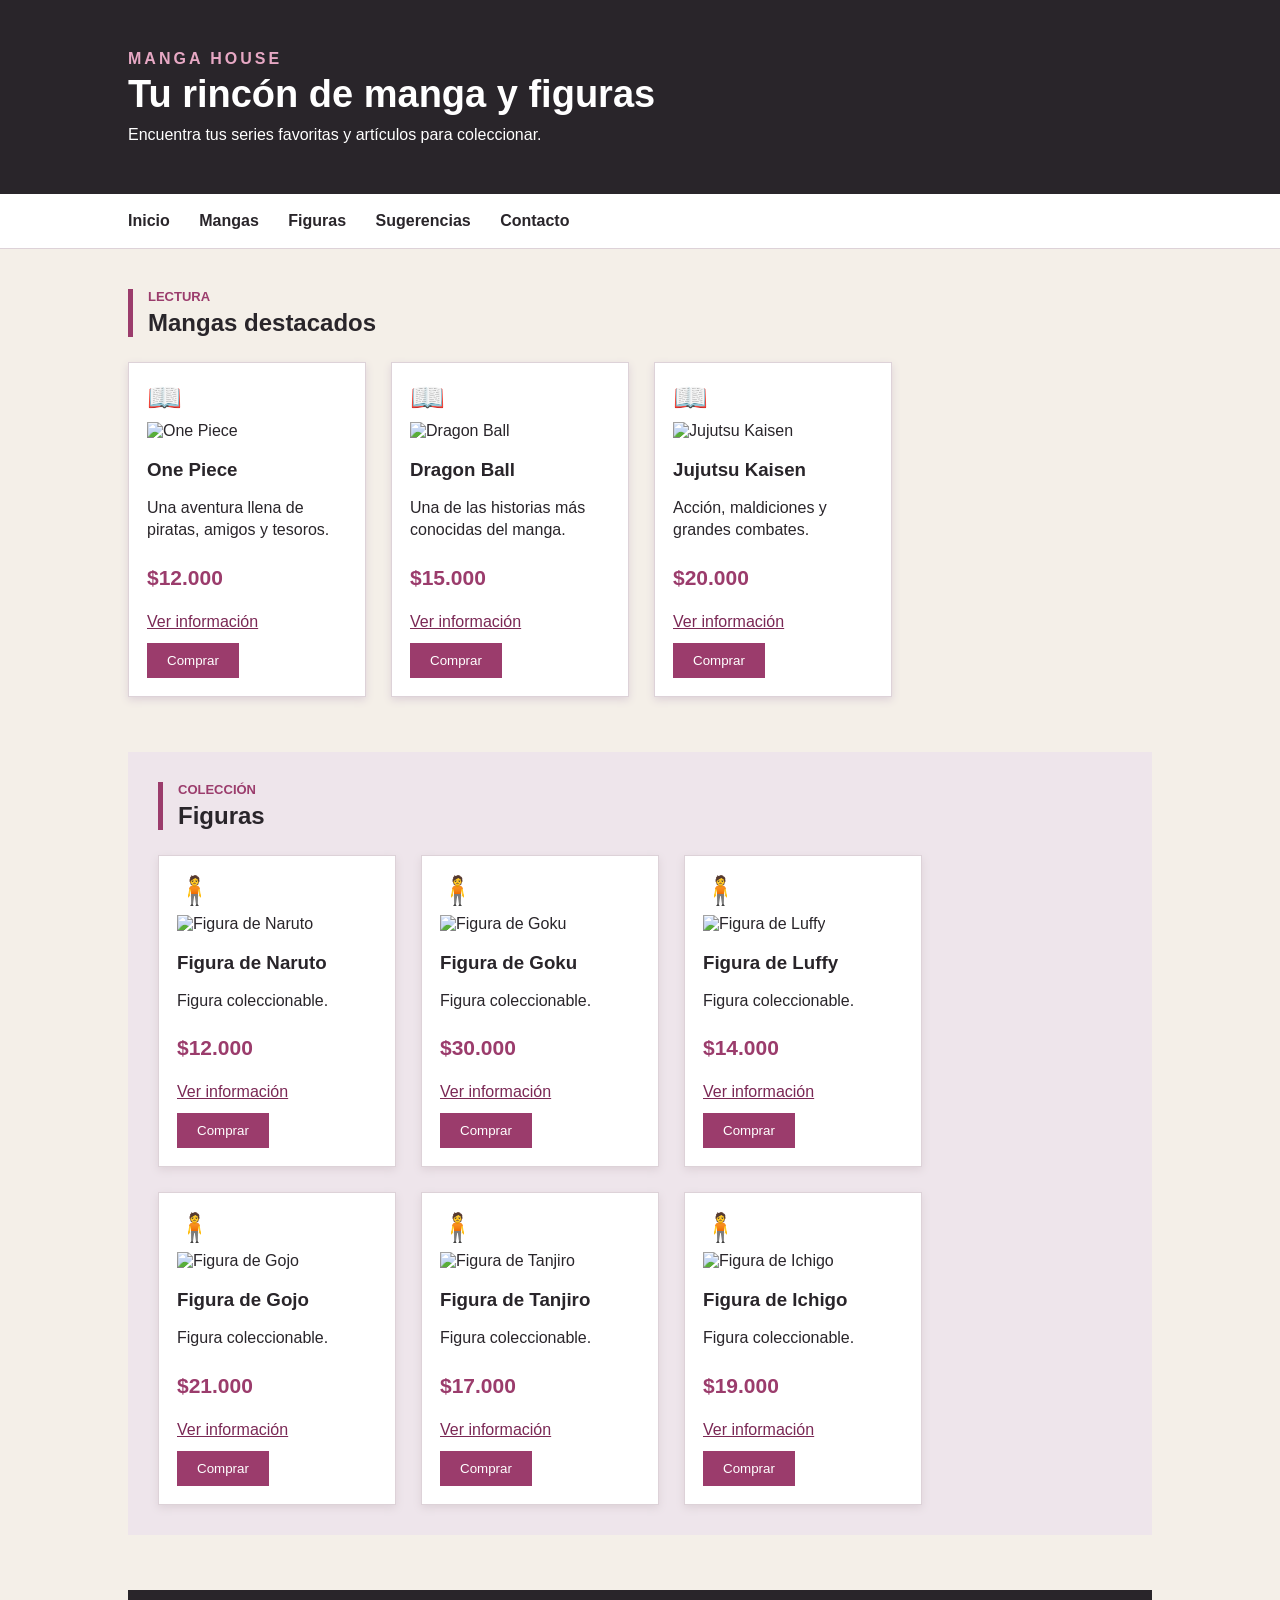
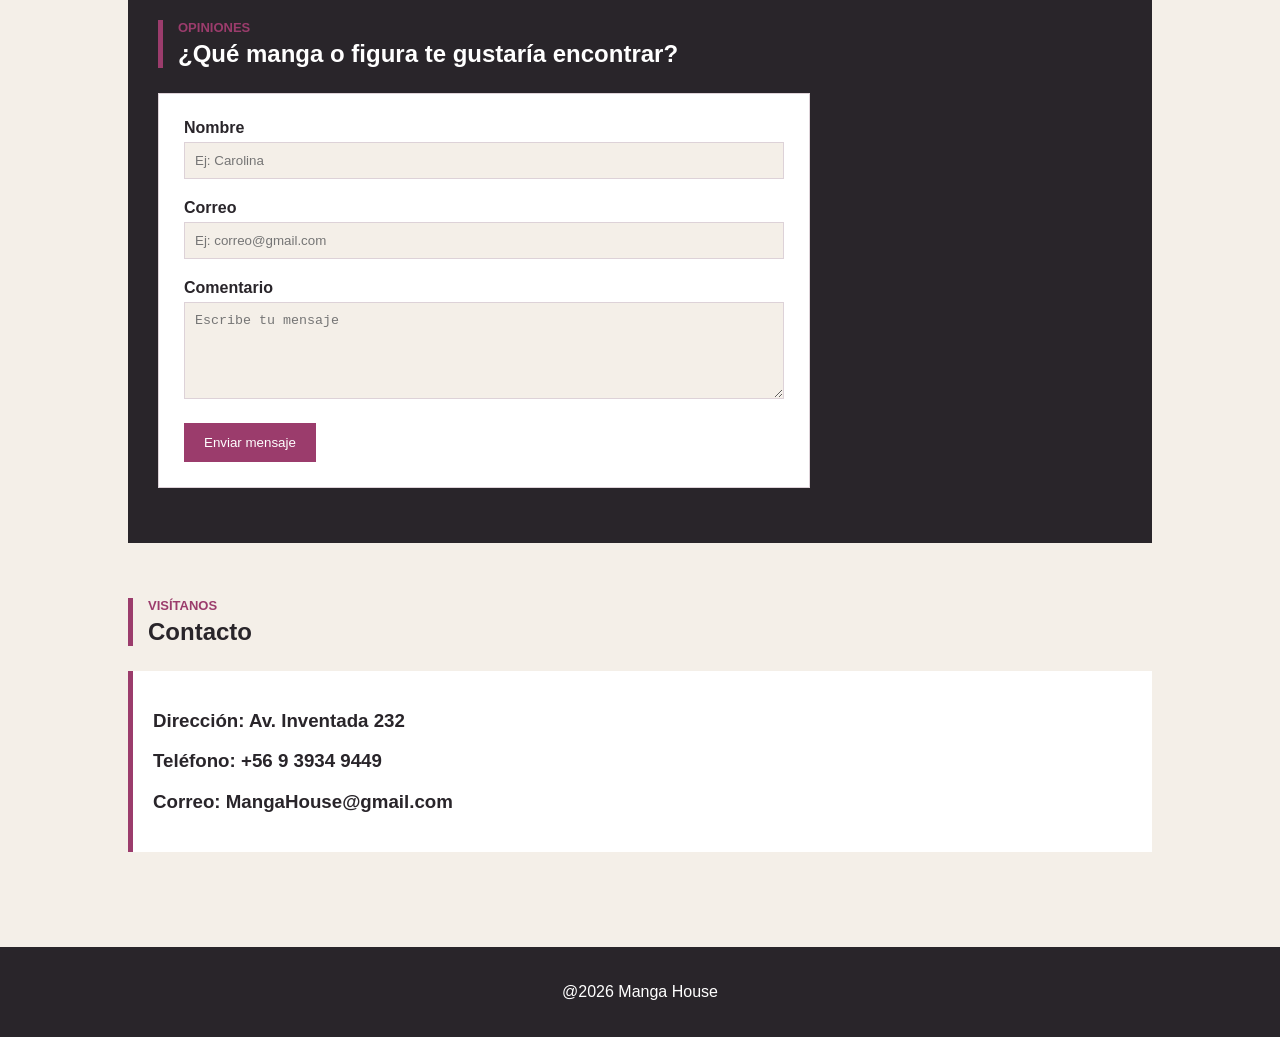
==== index.html @ 085b81df "Add files via upload" ====
<!DOCTYPE html>
<html lang="es">

<head>
    <meta charset="UTF-8">
    <meta name="viewport" content="width=device-width, initial-scale=1.0">
    <title>Manga House</title>
    <link rel="stylesheet" href="css/estilos.css">
</head>

<body>
    <header class="cabecera" id="inicio">
        <div>
            <p class="marca">MANGA HOUSE</p>
            <h1>Tu rincón de manga y figuras</h1>
            <p>Encuentra tus series favoritas y artículos para coleccionar.</p>
        </div>
    </header>

    <nav class="menu">
        <a href="#inicio">Inicio</a>
        <a href="#productos">Mangas</a>
        <a href="#figuras">Figuras</a>
        <a href="#sugerencias">Sugerencias</a>
        <a href="#contacto">Contacto</a>
    </nav>

    <main class="contenedor">
        <section id="productos" class="seccion">
            <div class="titulo">
                <p>LECTURA</p>
                <h2>Mangas destacados</h2>
            </div>

            <div class="productos">
                <article class="producto destacado">
                    <div class="icono">📖</div>
                    <img src="imagenes/bioshock.jpg" alt="One Piece" width="100%">
                    <h3>One Piece</h3>
                    <p>Una aventura llena de piratas, amigos y tesoros.</p>
                    <p class="precio"><strong>$12.000</strong></p>
                    <a class="linkTrailer" href="https://www.youtube.com/watch?v=CoYorK3E4aM" target="_blank">Ver información</a>
                    <button class="button">Comprar</button>
                </article>

                <article class="producto">
                    <div class="icono">📖</div>
                    <img src="imagenes/rayman3.png" alt="Dragon Ball" width="100%">
                    <h3>Dragon Ball</h3>
                    <p>Una de las historias más conocidas del manga.</p>
                    <p class="precio"><strong>$15.000</strong></p>
                    <a class="linkTrailer" href="https://www.youtube.com/watch?v=2KNXCYYuHmc" target="_blank">Ver información</a>
                    <button class="button">Comprar</button>
                </article>

                <article class="producto">
                    <div class="icono">📖</div>
                    <img src="imagenes/dmc3.jpg" alt="Jujutsu Kaisen" width="100%">
                    <h3>Jujutsu Kaisen</h3>
                    <p>Acción, maldiciones y grandes combates.</p>
                    <p class="precio"><strong>$20.000</strong></p>
                    <a class="linkTrailer" href="https://www.youtube.com/watch?v=KmeMu8qb_t4" target="_blank">Ver información</a>
                    <button class="button">Comprar</button>
                </article>
            </div>
        </section>

        <section id="figuras" class="seccion figuras-seccion">
            <div class="titulo">
                <p>COLECCIÓN</p>
                <h2>Figuras</h2>
            </div>

            <div class="productos">
                <article class="producto">
                    <div class="icono">🧍</div>
                    <img src="imagenes/SonicAdventure2.png" alt="Figura de Naruto" width="100%">
                    <h3>Figura de Naruto</h3>
                    <p>Figura coleccionable.</p>
                    <p class="precio"><strong>$12.000</strong></p>
                    <a class="linkTrailer" href="https://www.youtube.com/watch?v=CoYorK3E4aM" target="_blank">Ver información</a>
                    <button class="button">Comprar</button>
                </article>

                <article class="producto">
                    <div class="icono">🧍</div>
                    <img src="imagenes/Portada_God_of_War.webp" alt="Figura de Goku" width="100%">
                    <h3>Figura de Goku</h3>
                    <p>Figura coleccionable.</p>
                    <p class="precio"><strong>$30.000</strong></p>
                    <a class="linkTrailer" href="https://www.youtube.com/watch?v=2KNXCYYuHmc" target="_blank">Ver información</a>
                    <button class="button">Comprar</button>
                </article>

                <article class="producto">
                    <div class="icono">🧍</div>
                    <img src="imagenes/resident evil 2.png" alt="Figura de Luffy" width="100%">
                    <h3>Figura de Luffy</h3>
                    <p>Figura coleccionable.</p>
                    <p class="precio"><strong>$14.000</strong></p>
                    <a class="linkTrailer" href="https://www.youtube.com/watch?v=kUjLG8ZxuHQ" target="_blank">Ver información</a>
                    <button class="button">Comprar</button>
                </article>

                <article class="producto">
                    <div class="icono">🧍</div>
                    <img src="imagenes/tony hawks pro skater.jpg" alt="Figura de Gojo" width="100%">
                    <h3>Figura de Gojo</h3>
                    <p>Figura coleccionable.</p>
                    <p class="precio"><strong>$21.000</strong></p>
                    <a class="linkTrailer" href="https://www.youtube.com/watch?v=w3okqIHJaxA" target="_blank">Ver información</a>
                    <button class="button">Comprar</button>
                </article>

                <article class="producto">
                    <div class="icono">🧍</div>
                    <img src="imagenes/mario luigi superstar saga.jpg" alt="Figura de Tanjiro" width="100%">
                    <h3>Figura de Tanjiro</h3>
                    <p>Figura coleccionable.</p>
                    <p class="precio"><strong>$17.000</strong></p>
                    <a class="linkTrailer" href="https://www.youtube.com/watch?v=d-jkNir4-wg" target="_blank">Ver información</a>
                    <button class="button">Comprar</button>
                </article>

                <article class="producto">
                    <div class="icono">🧍</div>
                    <img src="imagenes/donkey kong country.jpg" alt="Figura de Ichigo" width="100%">
                    <h3>Figura de Ichigo</h3>
                    <p>Figura coleccionable.</p>
                    <p class="precio"><strong>$19.000</strong></p>
                    <a class="linkTrailer" href="https://www.youtube.com/watch?v=g8PJ7oiskR0" target="_blank">Ver información</a>
                    <button class="button">Comprar</button>
                </article>
            </div>
        </section>

        <section id="sugerencias" class="seccion sugerencias">
            <div class="titulo">
                <p>OPINIONES</p>
                <h2>¿Qué manga o figura te gustaría encontrar?</h2>
            </div>

            <form id="formularioContacto" class="formulario-contacto">
                <div class="campo">
                    <label for="nombre">Nombre</label>
                    <input type="text" id="nombre" placeholder="Ej: Carolina">
                    <small id="errorNombre" class="error"></small>
                </div>
                <div class="campo">
                    <label for="correo">Correo</label>
                    <input type="text" id="correo" placeholder="Ej: correo@gmail.com">
                    <small id="errorCorreo" class="error"></small>
                </div>
                <div class="campo">
                    <label for="comentario">Comentario</label>
                    <textarea id="comentario" rows="5" placeholder="Escribe tu mensaje"></textarea>
                    <small id="errorComentario" class="error"></small>
                </div>
                <button type="submit">Enviar mensaje</button>
                <div id="mensajeFinal"></div>
            </form>
        </section>

        <section id="contacto" class="seccion contacto">
            <div class="titulo">
                <p>VISÍTANOS</p>
                <h2>Contacto</h2>
            </div>
            <div class="contacto-info">
                <h3>Dirección: Av. Inventada 232</h3>
                <h3>Teléfono: +56 9 3934 9449</h3>
                <h3>Correo: MangaHouse@gmail.com</h3>
            </div>
        </section>
    </main>

    <footer class="footer">
        <p>@2026 Manga House</p>
    </footer>

    <script src="js/validaciones.js"></script>
</body>

</html>
---- css/estilos.css ----
body {
    margin: 0;
    font-family: Arial, Helvetica, sans-serif;
    background-color: #f4efe8;
    color: #29252a;
}

.linkTrailer {
    color: #7b2855;
    display: block;
    margin-bottom: 12px;
}

.cabecera {
    background-color: #29252a;
    color: white;
    padding: 45px 10%;
    text-align: left;
}

.cabecera h1 {
    margin: 5px 0 10px;
    font-size: 38px;
}

.cabecera p {
    margin: 5px 0;
}

.marca {
    color: #e7a8c4;
    font-weight: bold;
    letter-spacing: 3px;
}

.menu {
    background-color: white;
    padding: 18px 10%;
    text-align: left;
    border-bottom: 1px solid #ddd2d8;
}

.menu a {
    color: #29252a;
    margin-right: 25px;
    text-decoration: none;
    font-weight: bold;
}

.menu a:hover {
    color: #9b3c6c;
}

.contenedor {
    padding: 40px 10%;
}

.seccion {
    margin-bottom: 55px;
}

.titulo {
    border-left: 5px solid #9b3c6c;
    padding-left: 15px;
    margin-bottom: 25px;
}

.titulo p {
    color: #9b3c6c;
    font-size: 13px;
    font-weight: bold;
    margin: 0;
}

.titulo h2 {
    margin: 5px 0 0;
}

.productos {
    display: flex;
    gap: 25px;
    flex-wrap: wrap;
    justify-content: flex-start;
}

.producto {
    background-color: white;
    border: 1px solid #ddd2d8;
    padding: 18px;
    width: 200px;
    box-shadow: 0 3px 8px #ddd2d8;
}

.producto img {
    height: 190px;
    object-fit: cover;
}

.producto h3 {
    margin-bottom: 8px;
}

.producto p {
    line-height: 1.4;
}

.icono {
    font-size: 28px;
    margin-bottom: 8px;
}

.precio {
    color: #9b3c6c;
    font-size: 21px;
    font-weight: bold;
}

.button {
    background-color: #9b3c6c;
    color: white;
    border: none;
    padding: 10px 20px;
    cursor: pointer;
}

.button:hover {
    background-color: #7b2855;
}

.figuras-seccion {
    background-color: #eee5eb;
    padding: 30px;
}

.sugerencias {
    background-color: #29252a;
    color: white;
    padding: 30px;
}

.formulario-contacto {
    max-width: 600px;
    margin: 25px 0;
    background-color: white;
    color: #29252a;
    border: 1px solid #ddd2d8;
    padding: 25px;
}

.campo {
    margin-bottom: 20px;
}

.campo label {
    display: block;
    font-weight: bold;
    margin-bottom: 5px;
}

.campo input,
.campo textarea {
    width: 100%;
    padding: 10px;
    box-sizing: border-box;
    background-color: #f4efe8;
    border: 1px solid #ddd2d8;
    color: #29252a;
}

.formulario-contacto button {
    background-color: #9b3c6c;
    color: white;
    border: none;
    padding: 12px 20px;
    cursor: pointer;
}

.formulario-contacto button:hover {
    background-color: #7b2855;
}

.error {
    display: block;
    color: #c0392b;
    margin-top: 5px;
    font-size: 14px;
}

.input-error {
    border: 2px solid #c0392b !important;
}

.exito {
    margin-top: 20px;
    padding: 10px;
    background-color: #e5f2e5;
    color: #287a28;
}

.error-general {
    margin-top: 20px;
    padding: 10px;
    background-color: #f7dddd;
    color: #a52a2a;
}

.contacto-info {
    background-color: white;
    padding: 20px;
    border-left: 5px solid #9b3c6c;
}

.footer {
    background-color: #29252a;
    color: white;
    text-align: center;
    padding: 20px;
}
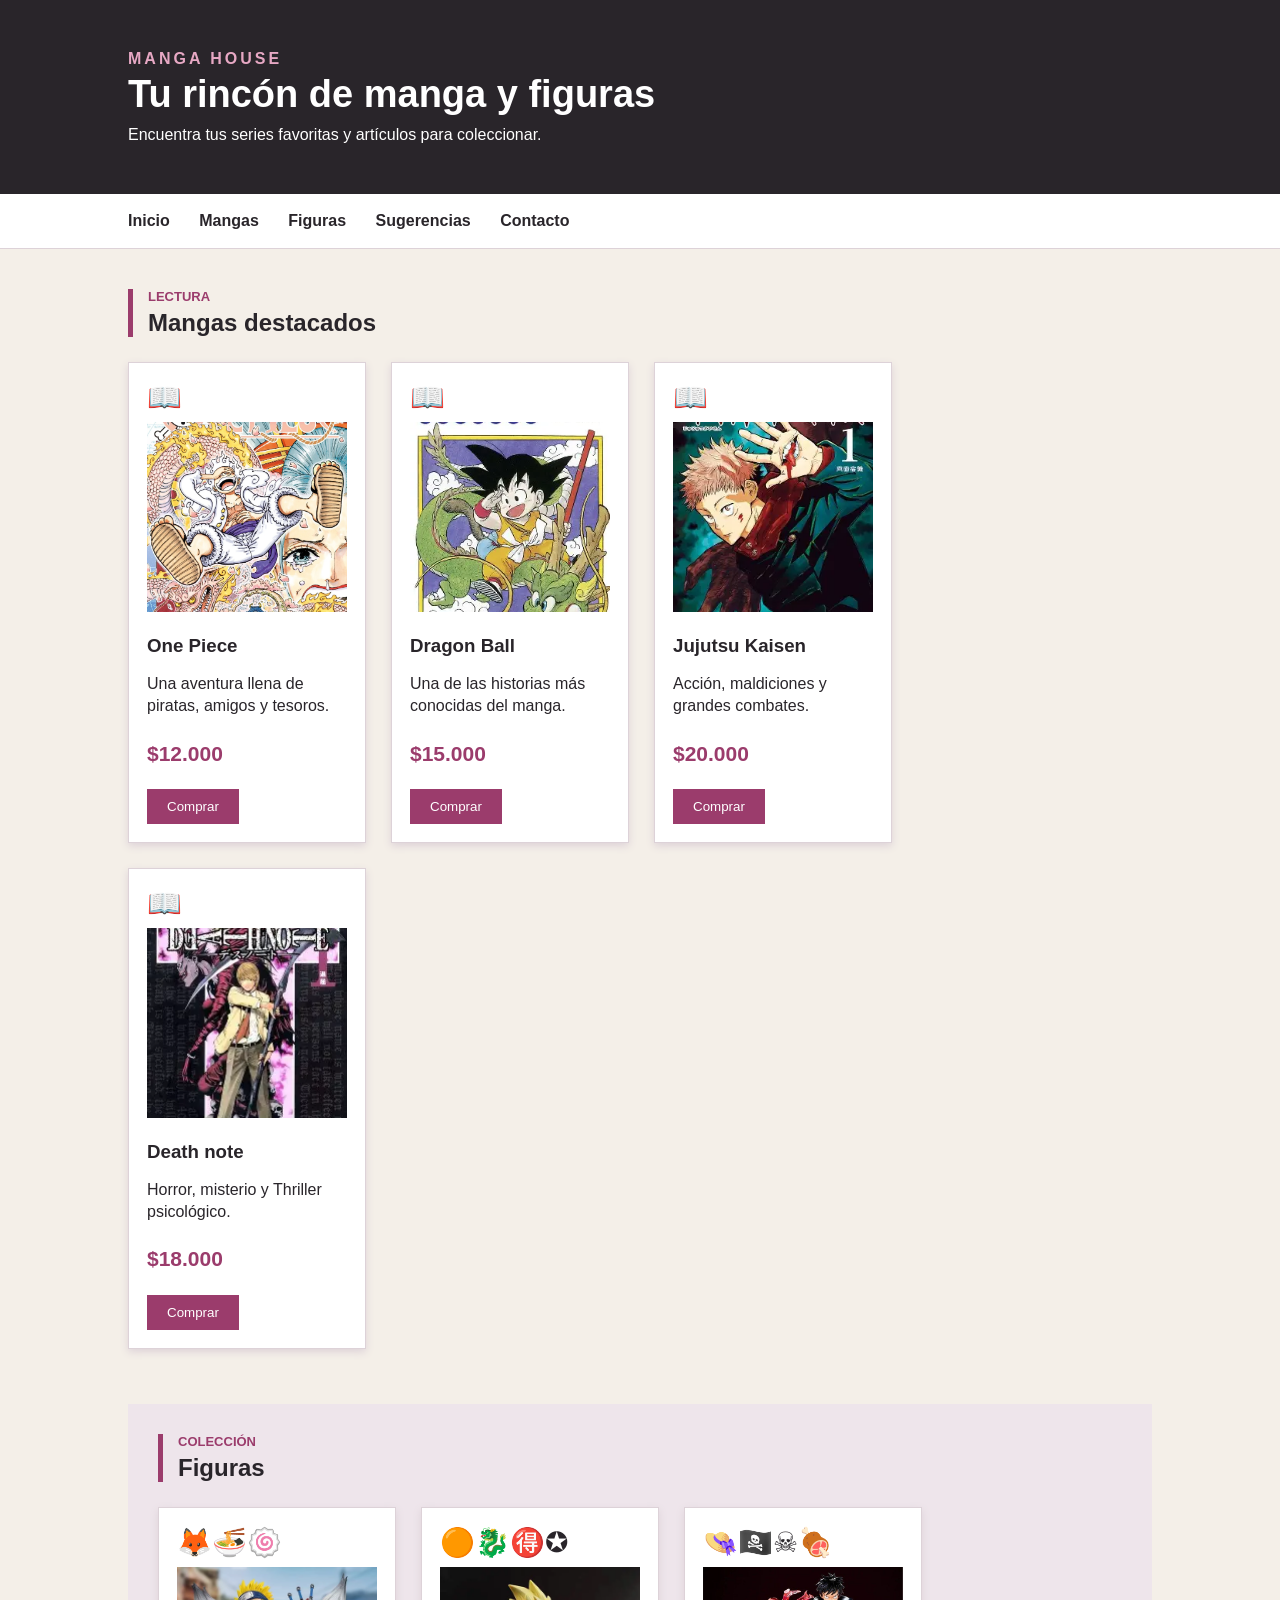
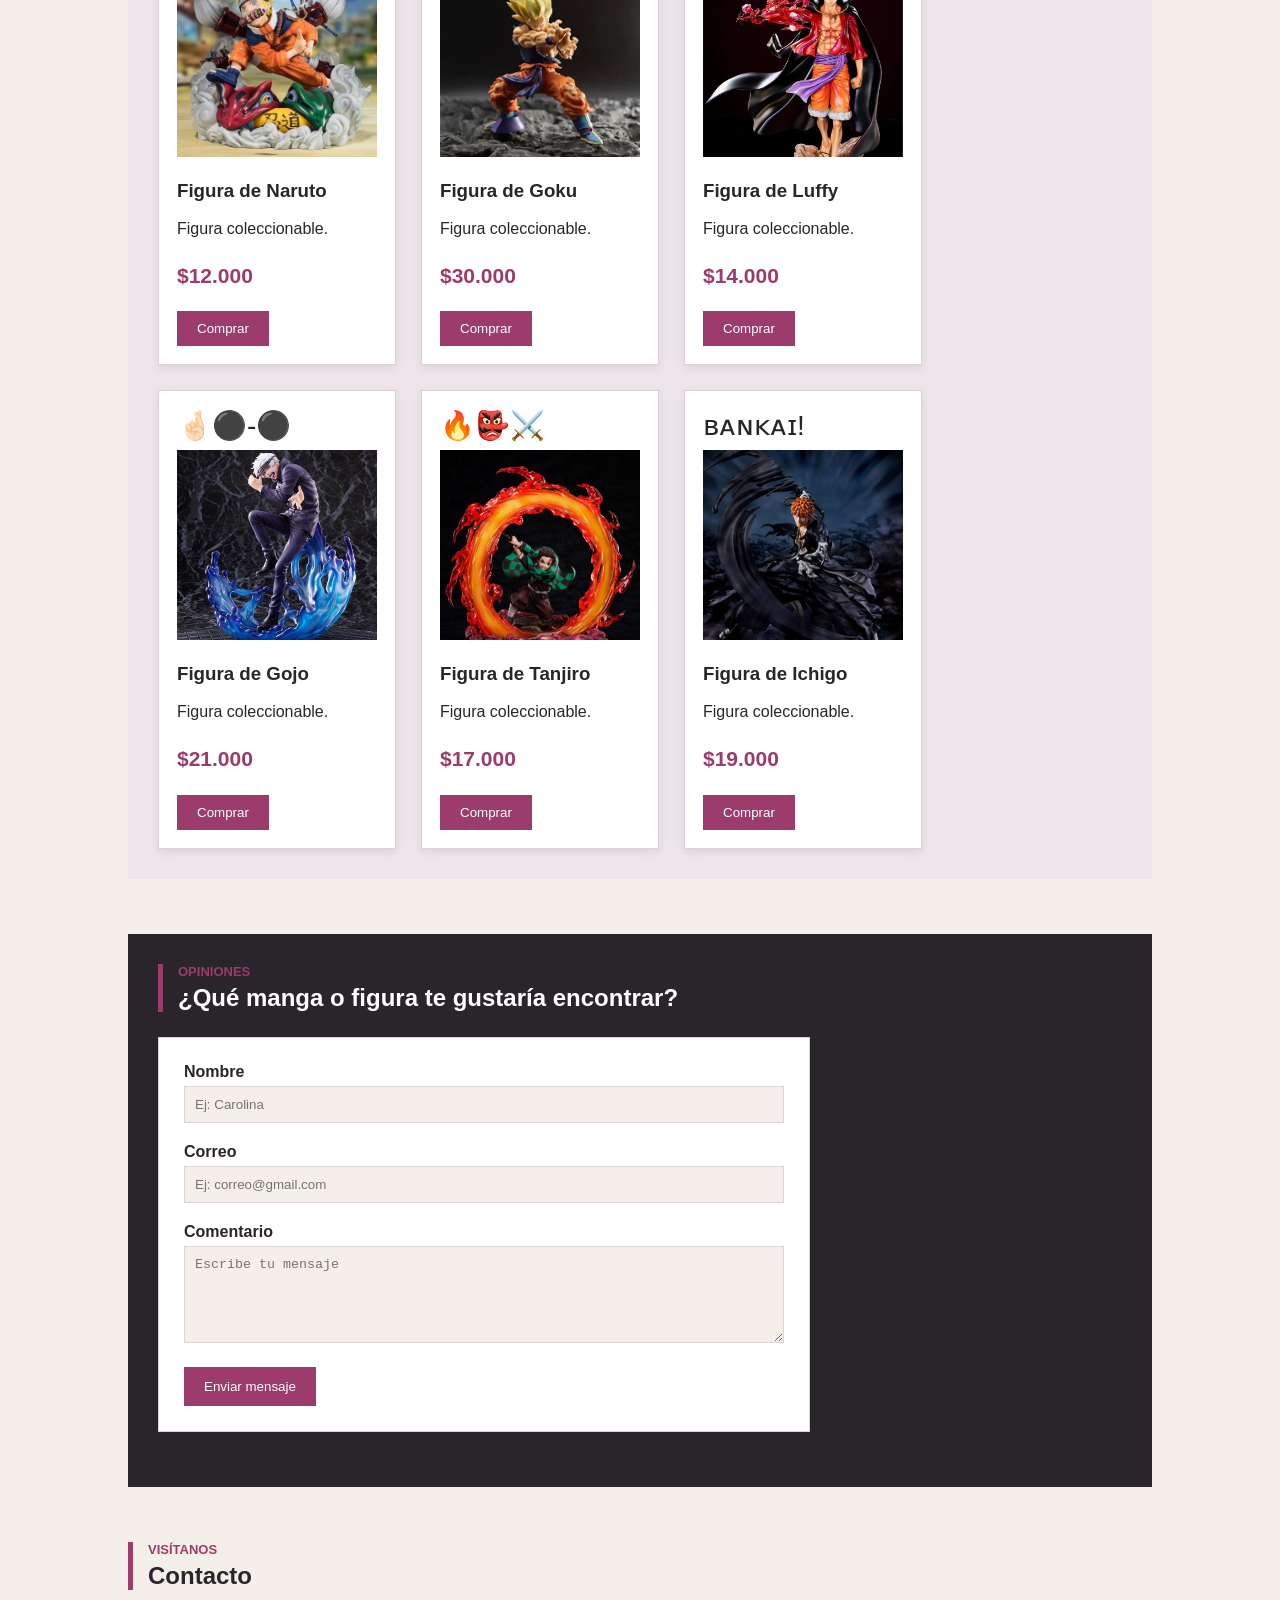
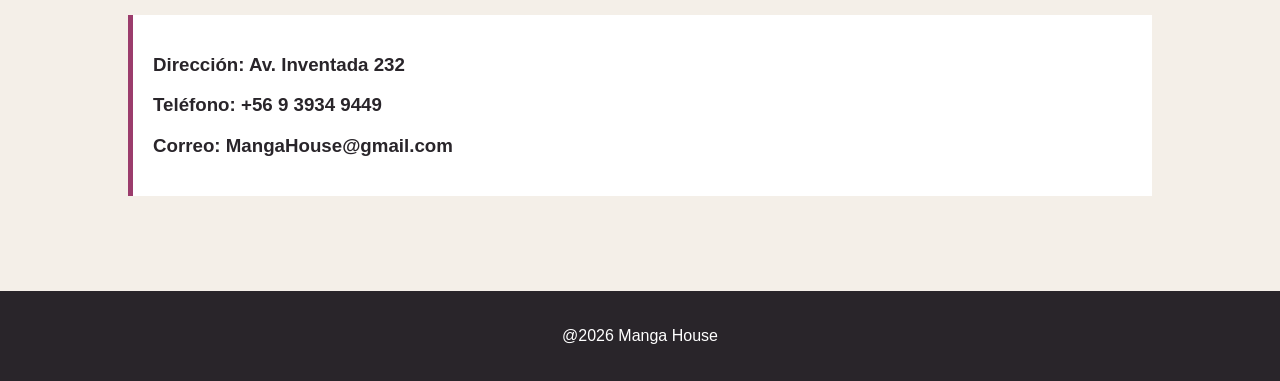
==== commit 86de331f: "correcion de imagenes" ====
--- a/index.html
+++ b/index.html
@@ -35,31 +35,37 @@
             <div class="productos">
                 <article class="producto destacado">
                     <div class="icono">📖</div>
-                    <img src="imagenes/bioshock.jpg" alt="One Piece" width="100%">
+                    <img src="imagenes/One-PIece-volumen-104.webp" alt="One Piece" width="100%">
                     <h3>One Piece</h3>
                     <p>Una aventura llena de piratas, amigos y tesoros.</p>
-                    <p class="precio"><strong>$12.000</strong></p>
-                    <a class="linkTrailer" href="https://www.youtube.com/watch?v=CoYorK3E4aM" target="_blank">Ver información</a>
+                    <p class="precio"><strong>$12.000</strong></p>                   
                     <button class="button">Comprar</button>
                 </article>
 
                 <article class="producto">
                     <div class="icono">📖</div>
-                    <img src="imagenes/rayman3.png" alt="Dragon Ball" width="100%">
+                    <img src="imagenes/koku.webp" alt="Dragon Ball" width="100%">
                     <h3>Dragon Ball</h3>
                     <p>Una de las historias más conocidas del manga.</p>
                     <p class="precio"><strong>$15.000</strong></p>
-                    <a class="linkTrailer" href="https://www.youtube.com/watch?v=2KNXCYYuHmc" target="_blank">Ver información</a>
                     <button class="button">Comprar</button>
                 </article>
 
                 <article class="producto">
                     <div class="icono">📖</div>
-                    <img src="imagenes/dmc3.jpg" alt="Jujutsu Kaisen" width="100%">
+                    <img src="imagenes/jjk.webp" alt="Jujutsu Kaisen" width="100%">
                     <h3>Jujutsu Kaisen</h3>
                     <p>Acción, maldiciones y grandes combates.</p>
                     <p class="precio"><strong>$20.000</strong></p>
-                    <a class="linkTrailer" href="https://www.youtube.com/watch?v=KmeMu8qb_t4" target="_blank">Ver información</a>
+                    <button class="button">Comprar</button>
+                </article>
+
+                <article class="producto">
+                    <div class="icono">📖</div>
+                    <img src="imagenes/OIP (1).webp" alt="Death note" width="100%">
+                    <h3>Death note</h3>
+                    <p>Horror, misterio y Thriller psicológico.</p>
+                    <p class="precio"><strong>$18.000</strong></p>
                     <button class="button">Comprar</button>
                 </article>
             </div>
@@ -73,62 +79,56 @@
 
             <div class="productos">
                 <article class="producto">
-                    <div class="icono">🧍</div>
-                    <img src="imagenes/SonicAdventure2.png" alt="Figura de Naruto" width="100%">
+                    <div class="icono">🦊🍜🍥</div>
+                    <img src="imagenes/naruto_figura.webp" alt="Figura de Naruto" width="100%">
                     <h3>Figura de Naruto</h3>
                     <p>Figura coleccionable.</p>
                     <p class="precio"><strong>$12.000</strong></p>
-                    <a class="linkTrailer" href="https://www.youtube.com/watch?v=CoYorK3E4aM" target="_blank">Ver información</a>
                     <button class="button">Comprar</button>
                 </article>
 
                 <article class="producto">
-                    <div class="icono">🧍</div>
-                    <img src="imagenes/Portada_God_of_War.webp" alt="Figura de Goku" width="100%">
+                    <div class="icono">🟠🐉🉐✪</div>
+                    <img src="imagenes/koku_figura.webp" alt="Figura de Goku" width="100%">
                     <h3>Figura de Goku</h3>
                     <p>Figura coleccionable.</p>
                     <p class="precio"><strong>$30.000</strong></p>
-                    <a class="linkTrailer" href="https://www.youtube.com/watch?v=2KNXCYYuHmc" target="_blank">Ver información</a>
                     <button class="button">Comprar</button>
                 </article>
 
                 <article class="producto">
-                    <div class="icono">🧍</div>
-                    <img src="imagenes/resident evil 2.png" alt="Figura de Luffy" width="100%">
+                    <div class="icono">👒🏴‍☠️☠🍖</div>
+                    <img src="imagenes/luffy_figura.jpg" alt="Figura de Luffy" width="100%">
                     <h3>Figura de Luffy</h3>
                     <p>Figura coleccionable.</p>
                     <p class="precio"><strong>$14.000</strong></p>
-                    <a class="linkTrailer" href="https://www.youtube.com/watch?v=kUjLG8ZxuHQ" target="_blank">Ver información</a>
                     <button class="button">Comprar</button>
                 </article>
 
                 <article class="producto">
-                    <div class="icono">🧍</div>
-                    <img src="imagenes/tony hawks pro skater.jpg" alt="Figura de Gojo" width="100%">
+                    <div class="icono">🤞🏻⚫️-⚫️</div>
+                    <img src="imagenes/gojo_figura.jpg" alt="Figura de Gojo" width="100%">
                     <h3>Figura de Gojo</h3>
                     <p>Figura coleccionable.</p>
                     <p class="precio"><strong>$21.000</strong></p>
-                    <a class="linkTrailer" href="https://www.youtube.com/watch?v=w3okqIHJaxA" target="_blank">Ver información</a>
                     <button class="button">Comprar</button>
                 </article>
 
                 <article class="producto">
-                    <div class="icono">🧍</div>
-                    <img src="imagenes/mario luigi superstar saga.jpg" alt="Figura de Tanjiro" width="100%">
+                    <div class="icono">🔥👺⚔️</div>
+                    <img src="imagenes/tangiro_figura.jpg" alt="Figura de Tanjiro" width="100%">
                     <h3>Figura de Tanjiro</h3>
                     <p>Figura coleccionable.</p>
                     <p class="precio"><strong>$17.000</strong></p>
-                    <a class="linkTrailer" href="https://www.youtube.com/watch?v=d-jkNir4-wg" target="_blank">Ver información</a>
                     <button class="button">Comprar</button>
                 </article>
 
                 <article class="producto">
-                    <div class="icono">🧍</div>
-                    <img src="imagenes/donkey kong country.jpg" alt="Figura de Ichigo" width="100%">
+                    <div class="icono">ʙᴀɴᴋᴀɪ!</div>
+                    <img src="imagenes/ichigo_figura.webp" alt="Figura de Ichigo" width="100%">
                     <h3>Figura de Ichigo</h3>
                     <p>Figura coleccionable.</p>
                     <p class="precio"><strong>$19.000</strong></p>
-                    <a class="linkTrailer" href="https://www.youtube.com/watch?v=g8PJ7oiskR0" target="_blank">Ver información</a>
                     <button class="button">Comprar</button>
                 </article>
             </div>
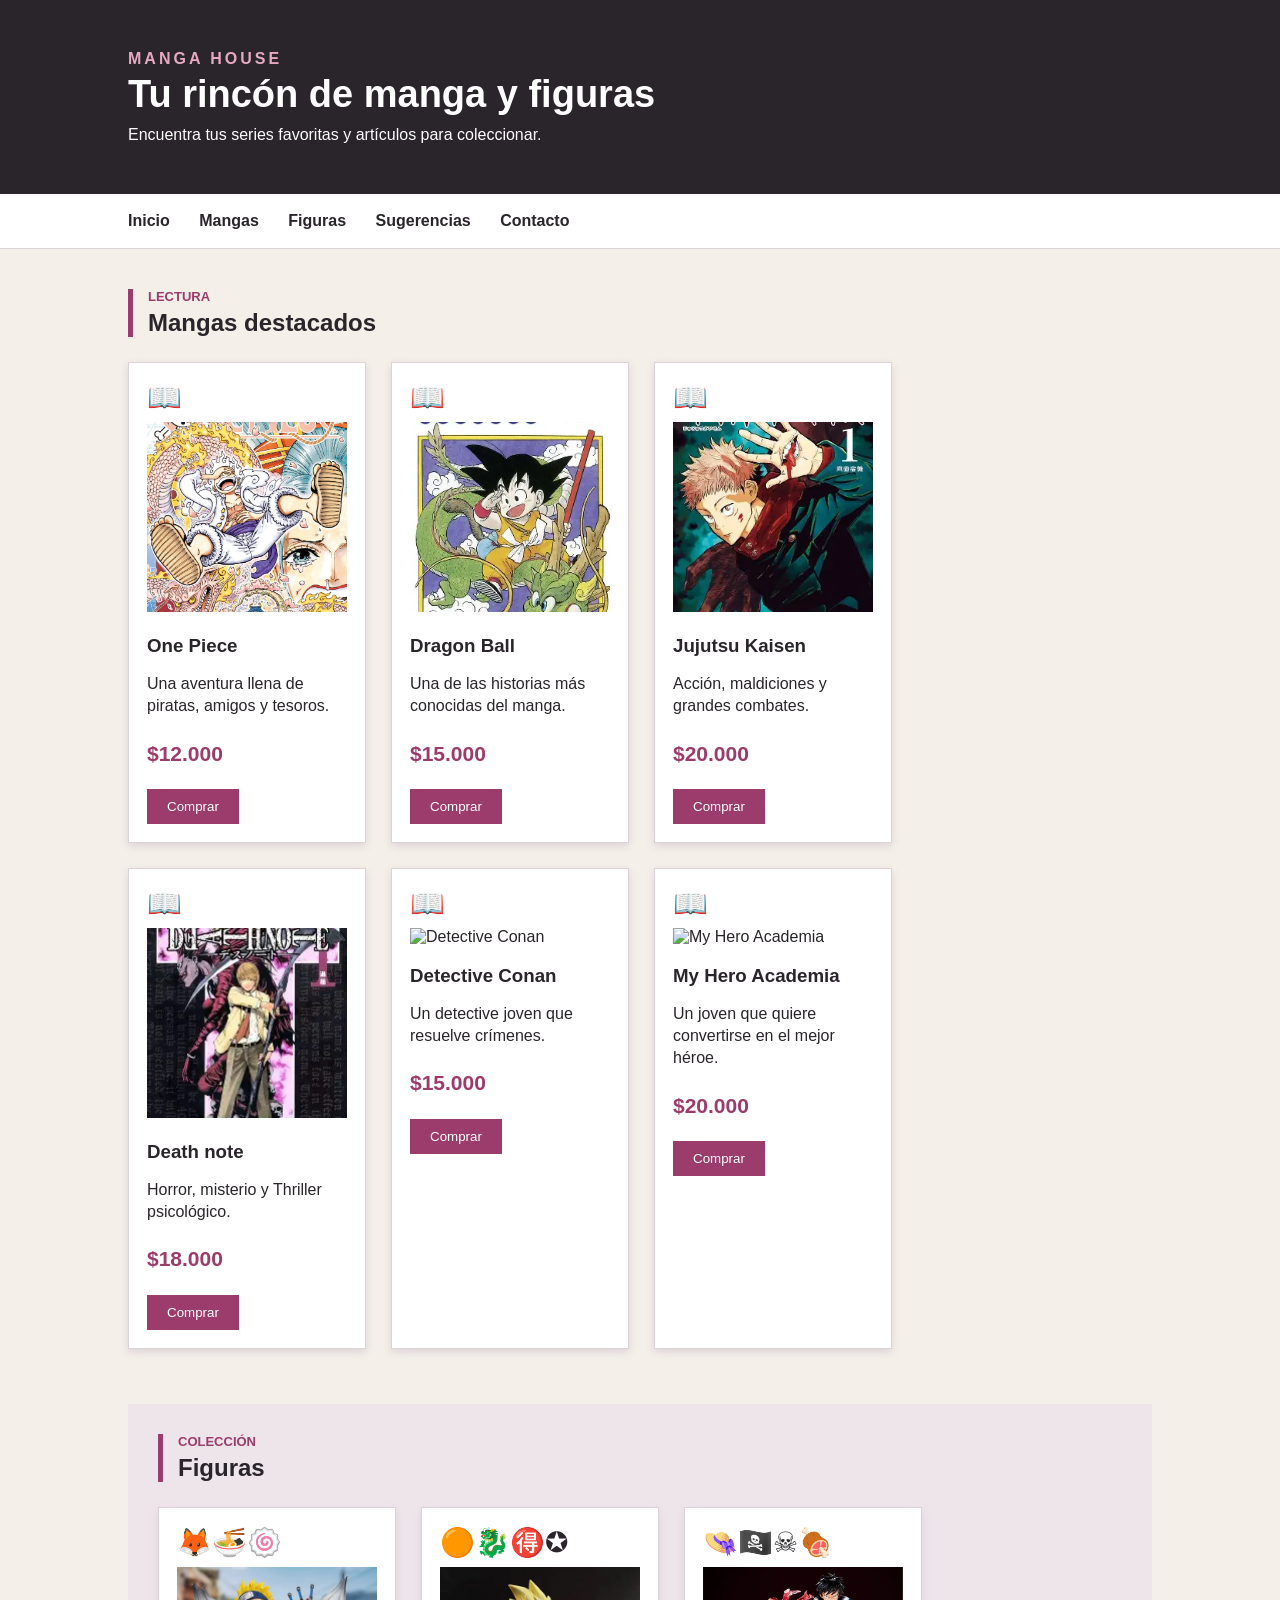
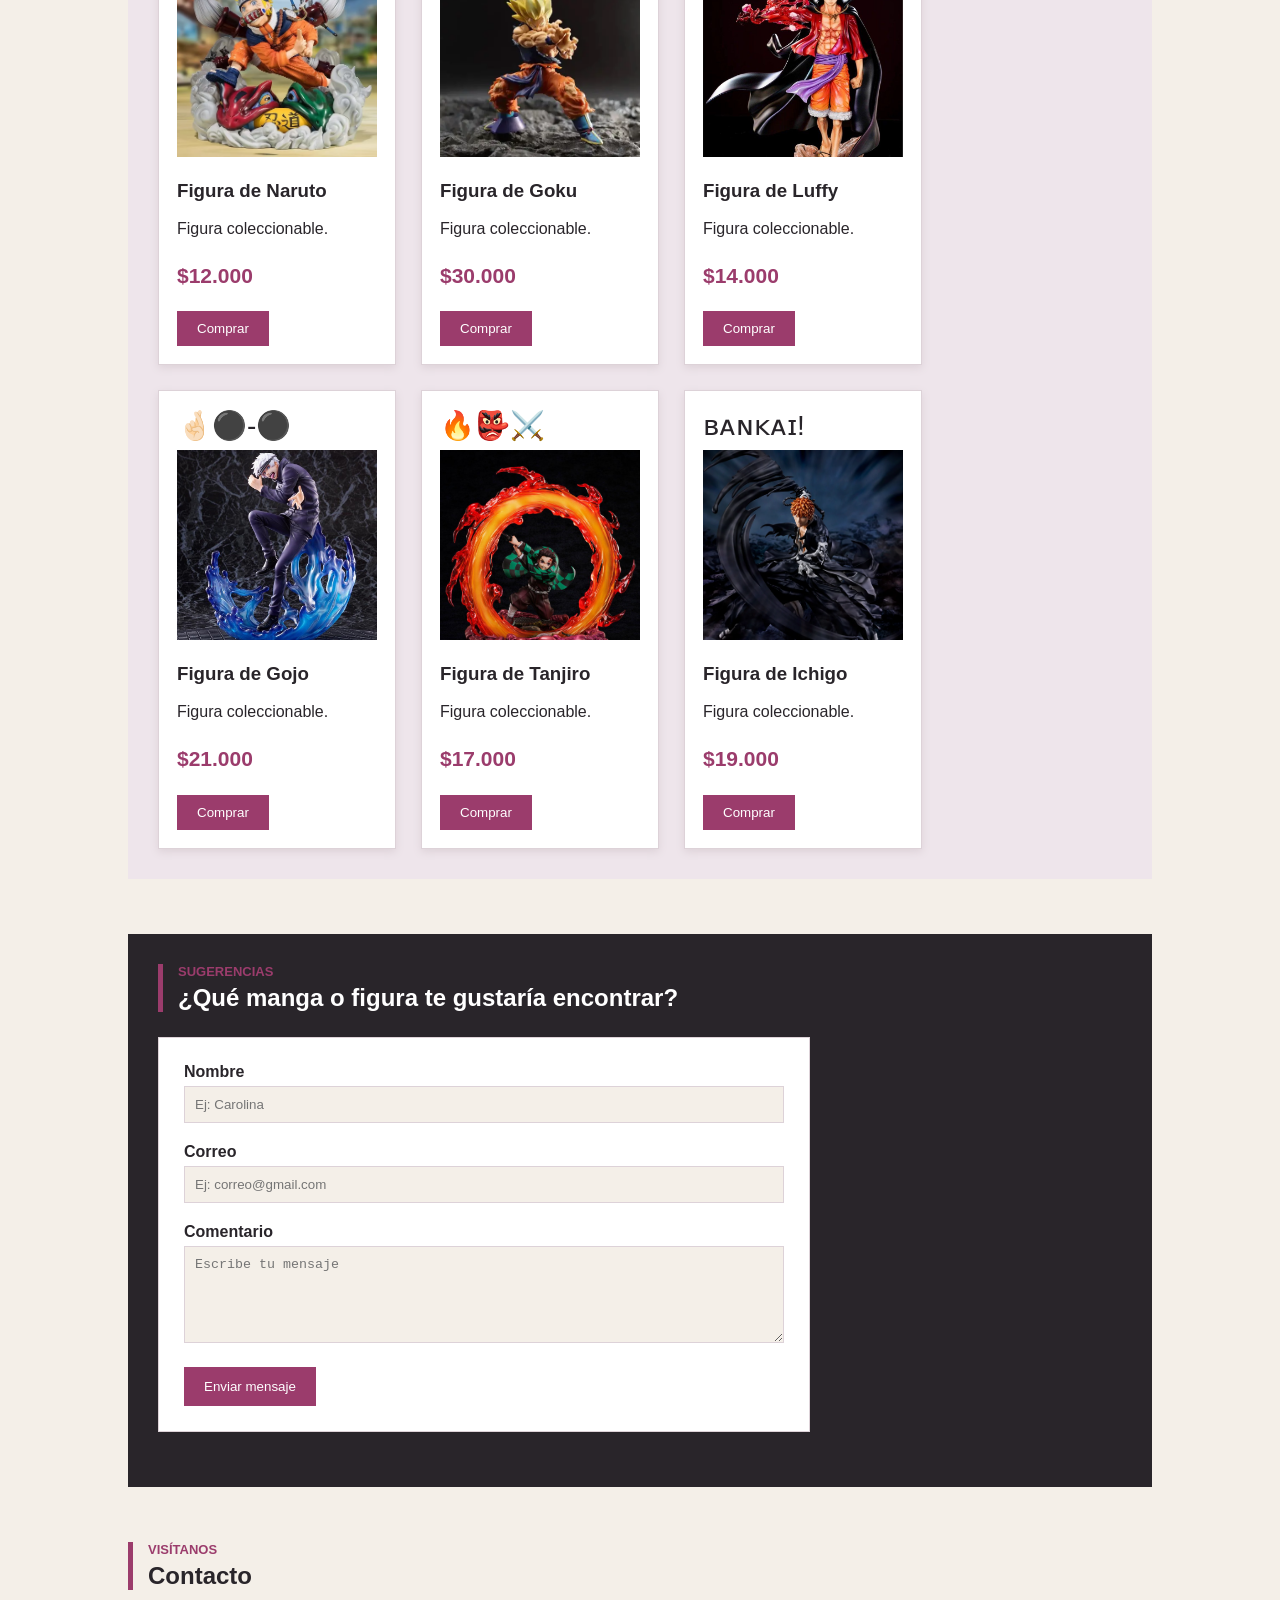
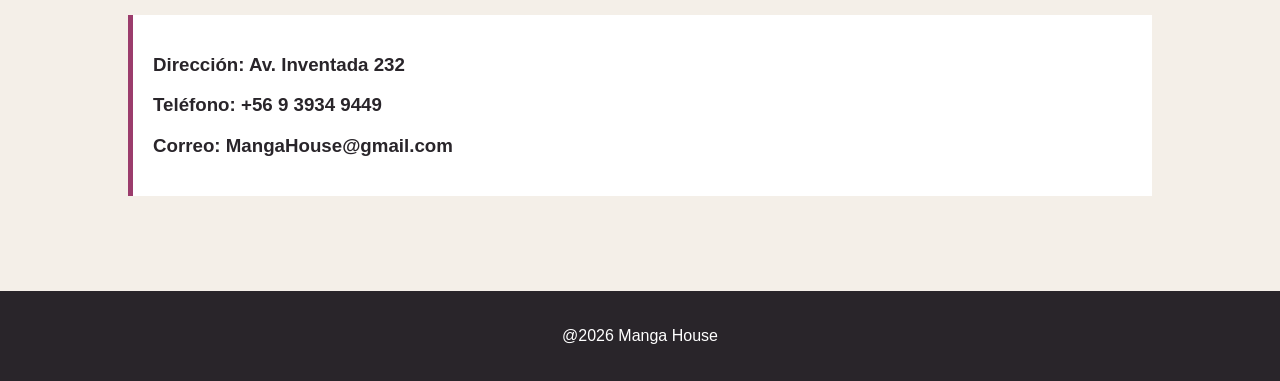
==== commit 397c01b4: "Agregar mangas y corregir opiniones" ====
--- a/index.html
+++ b/index.html
@@ -68,6 +68,25 @@
                     <p class="precio"><strong>$18.000</strong></p>
                     <button class="button">Comprar</button>
                 </article>
+
+                <article class="producto">
+                    <div class="icono">📖</div>
+                    <img src="imagenes/conan.jpg" alt="Detective Conan" width="100%">
+                    <h3>Detective Conan</h3>
+                    <p>Un detective joven que resuelve crímenes.</p>
+                    <p class="precio"><strong>$15.000</strong></p>
+                    <button class="button">Comprar</button>
+                </article>
+
+                <article class="producto">
+                    <div class="icono">📖</div>
+                    <img src="imagenes/mha.jpg" alt="My Hero Academia" width="100%">
+                    <h3>My Hero Academia</h3>
+                    <p>Un joven que quiere convertirse en el mejor héroe.</p>
+                    <p class="precio"><strong>$20.000</strong></p>
+                    <button class="button">Comprar</button>
+                </article>
+                
             </div>
         </section>
 
@@ -136,7 +155,7 @@
 
         <section id="sugerencias" class="seccion sugerencias">
             <div class="titulo">
-                <p>OPINIONES</p>
+                <p>SUGERENCIAS</p>
                 <h2>¿Qué manga o figura te gustaría encontrar?</h2>
             </div>
 
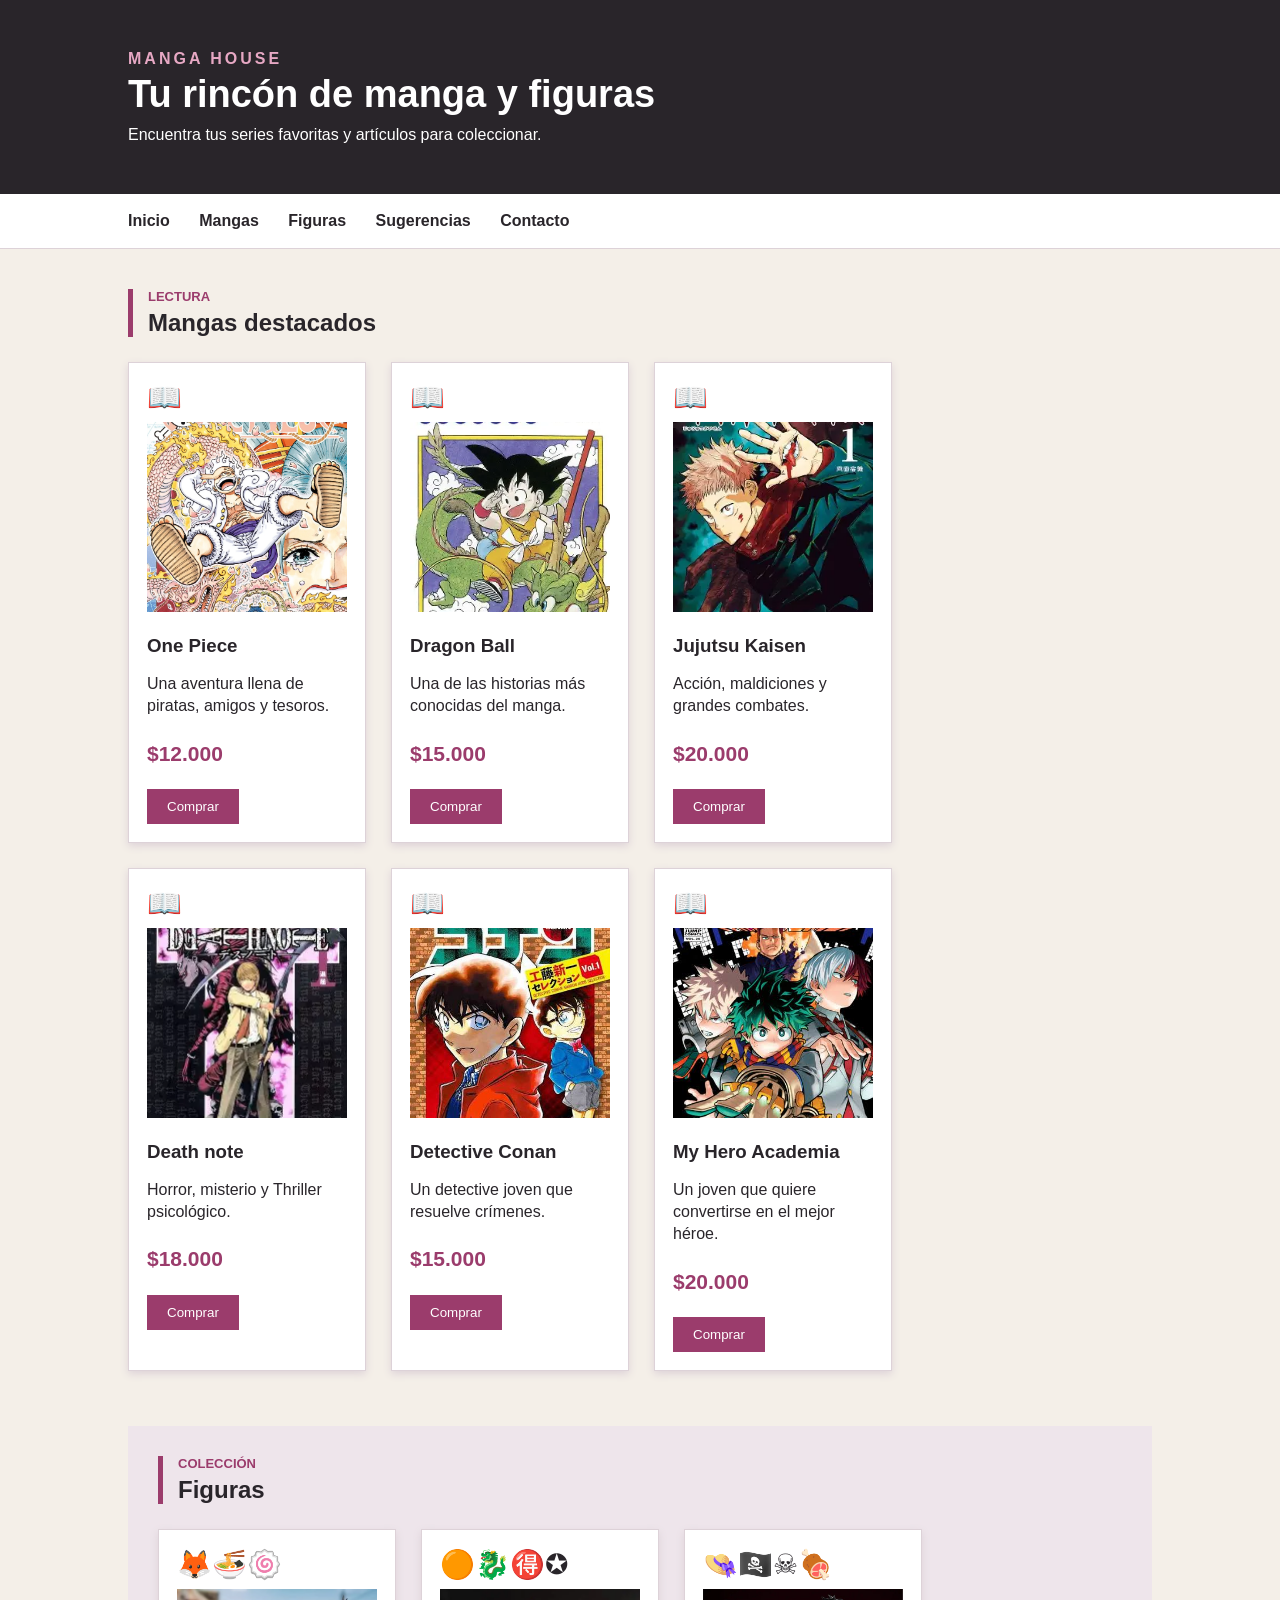
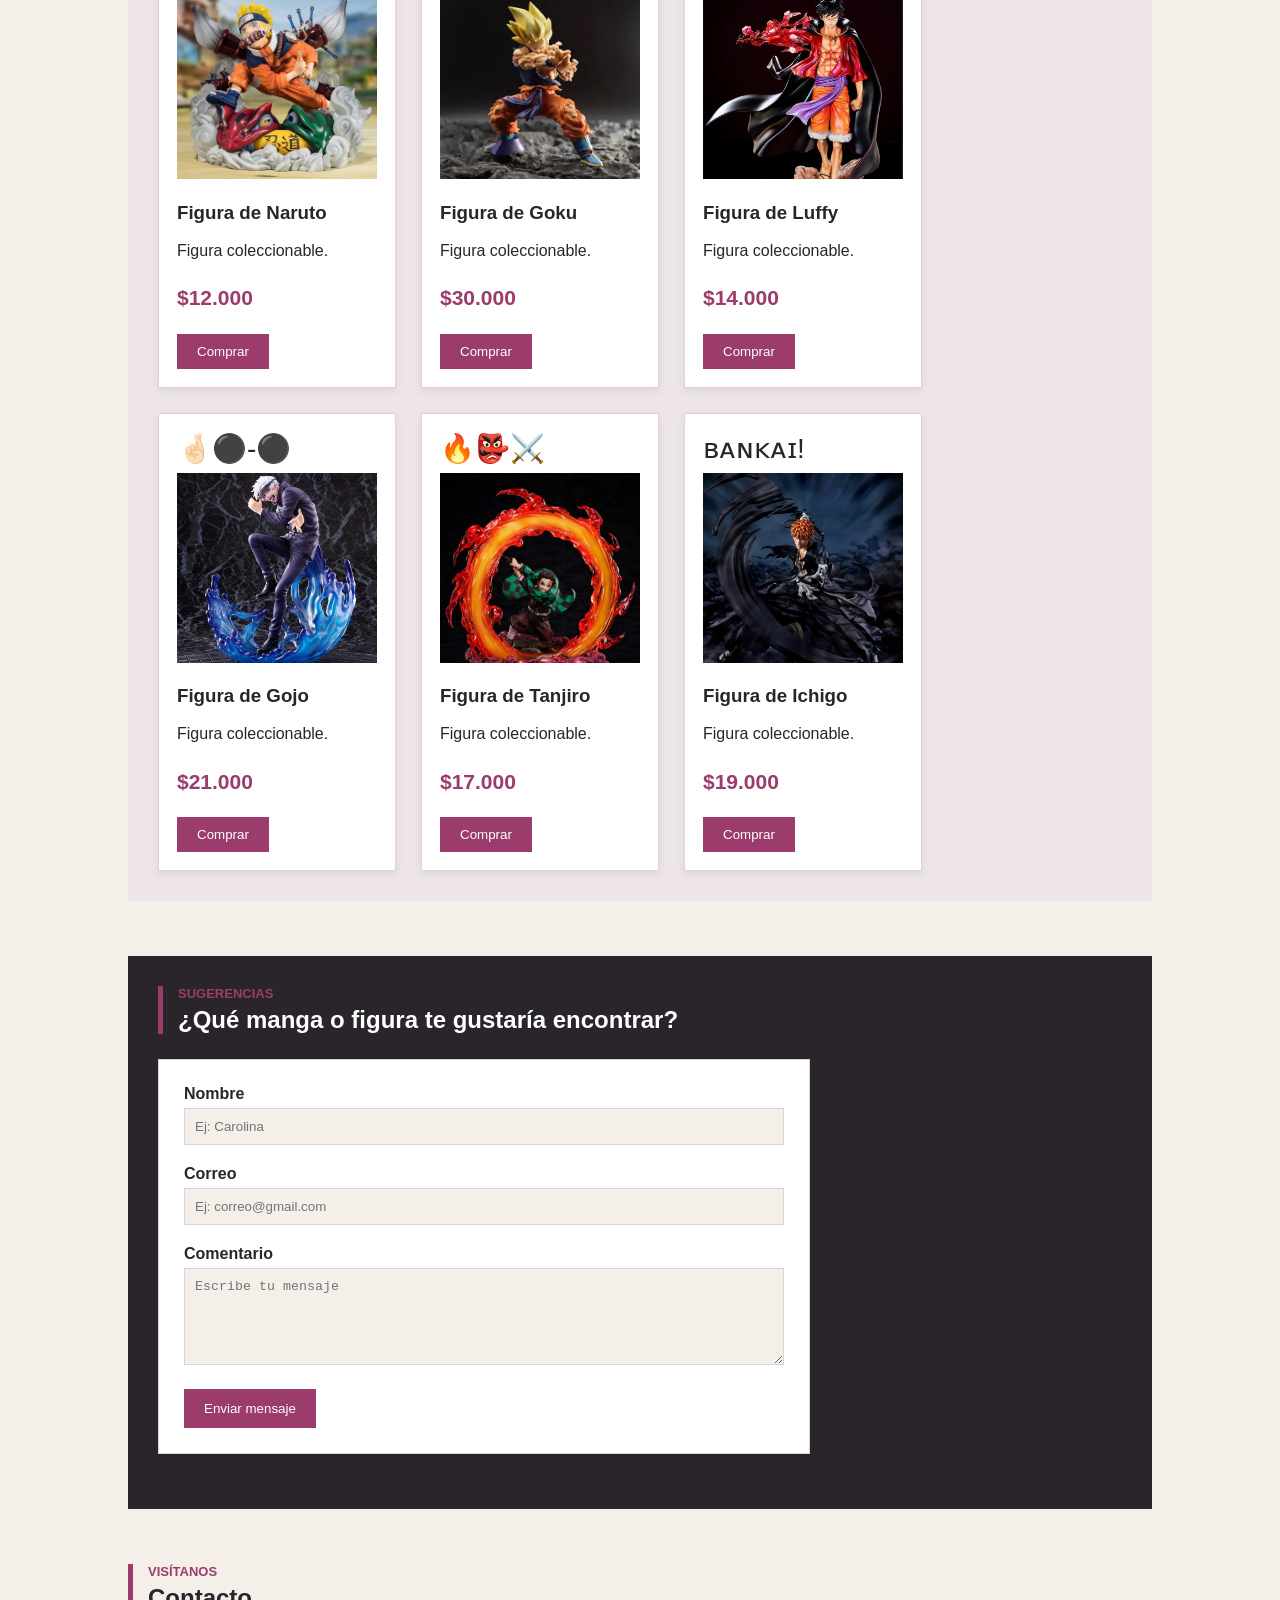
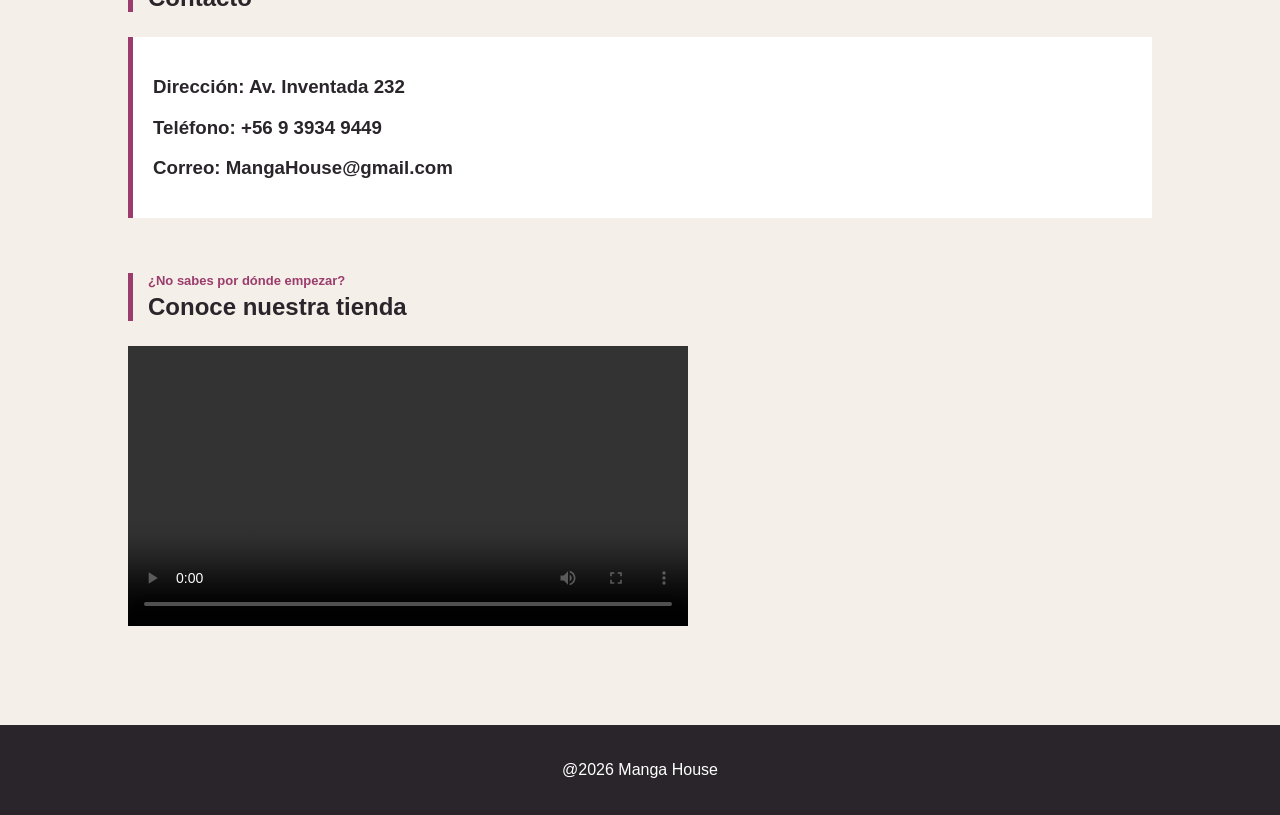
==== commit d5687bef: "agregar video embebido" ====
--- a/index.html
+++ b/index.html
@@ -191,6 +191,18 @@
                 <h3>Correo: MangaHouse@gmail.com</h3>
             </div>
         </section>
+
+        <section id="tienda" class="seccion">
+            <div class="titulo">
+                <p>¿No sabes por dónde empezar?</p>
+                <h2>Conoce nuestra tienda</h2>
+            </div>
+            <video controls width="560" class="linkVideoManga">
+                <source src="videos/cultura-japonesa.mp4" type="video/mp4">
+                Tu navegador no soporta este video.
+            </video>
+        </section>
+        
     </main>
 
     <footer class="footer">
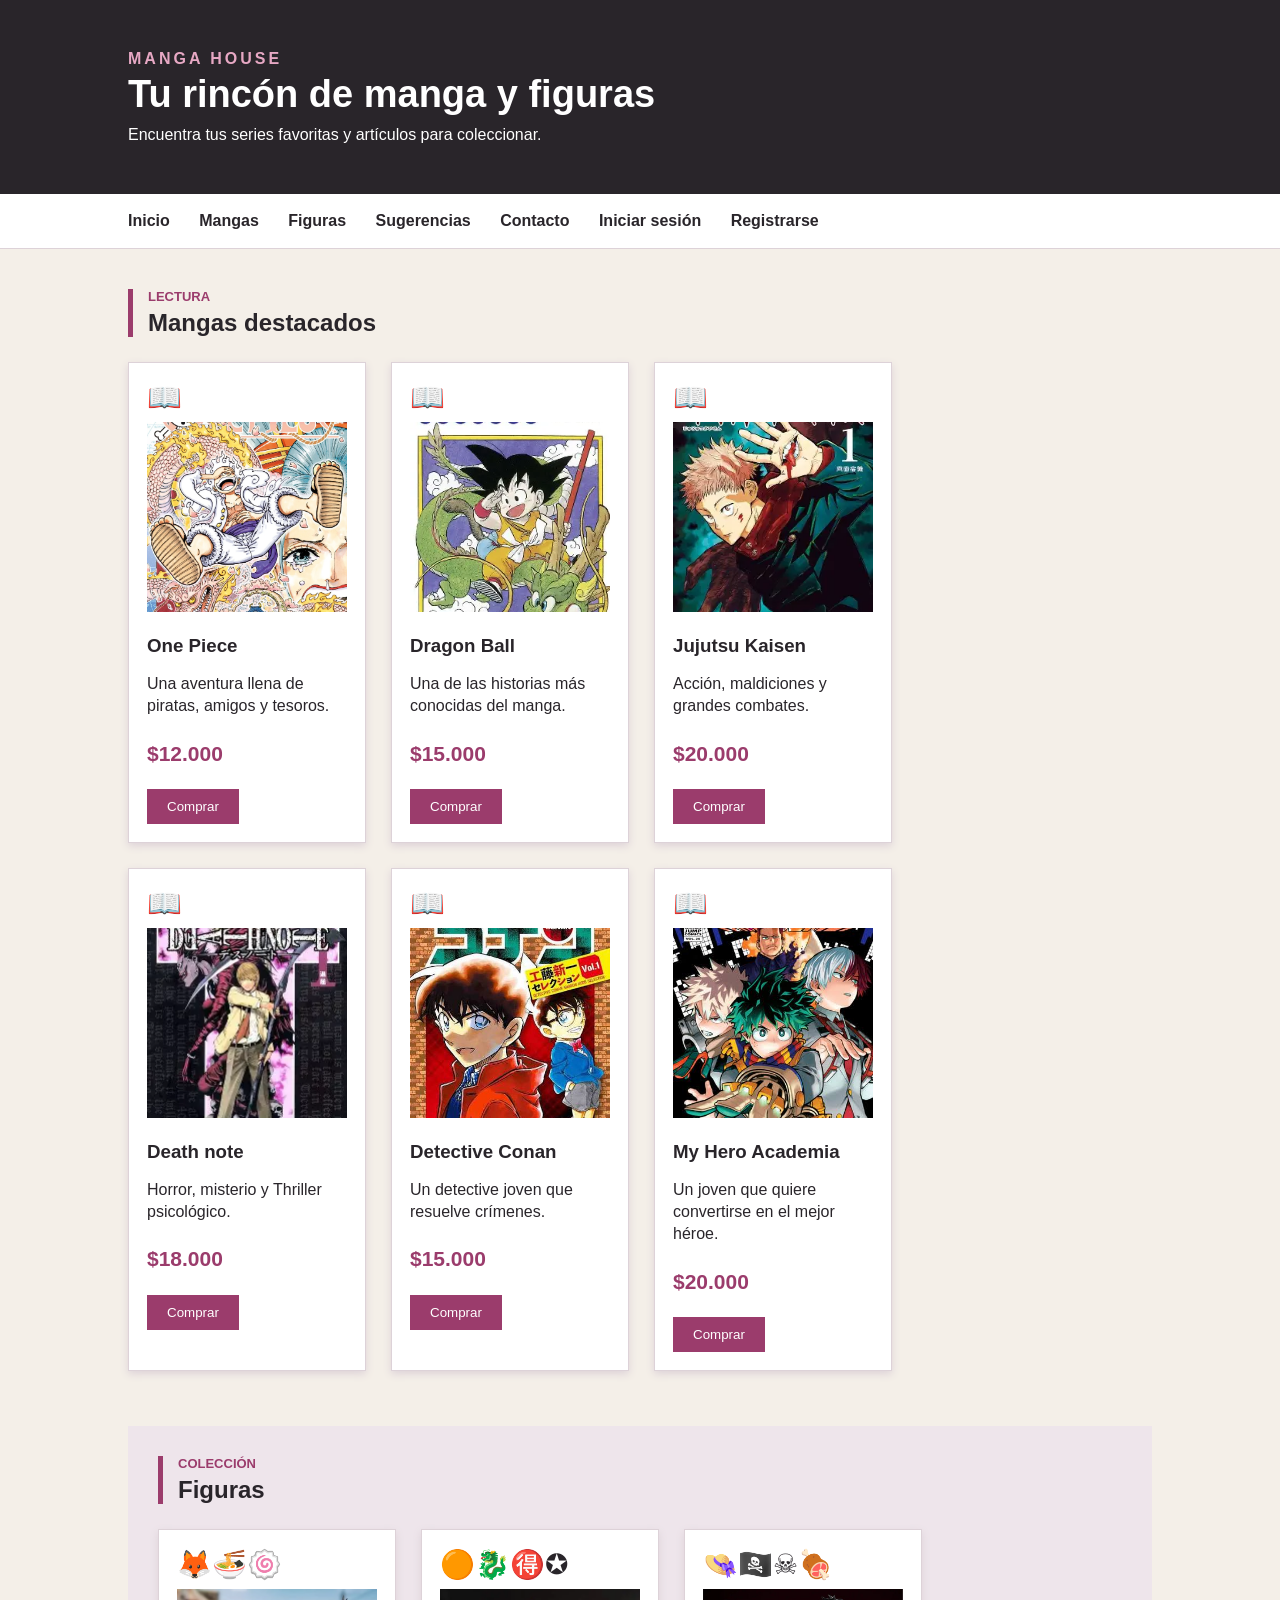
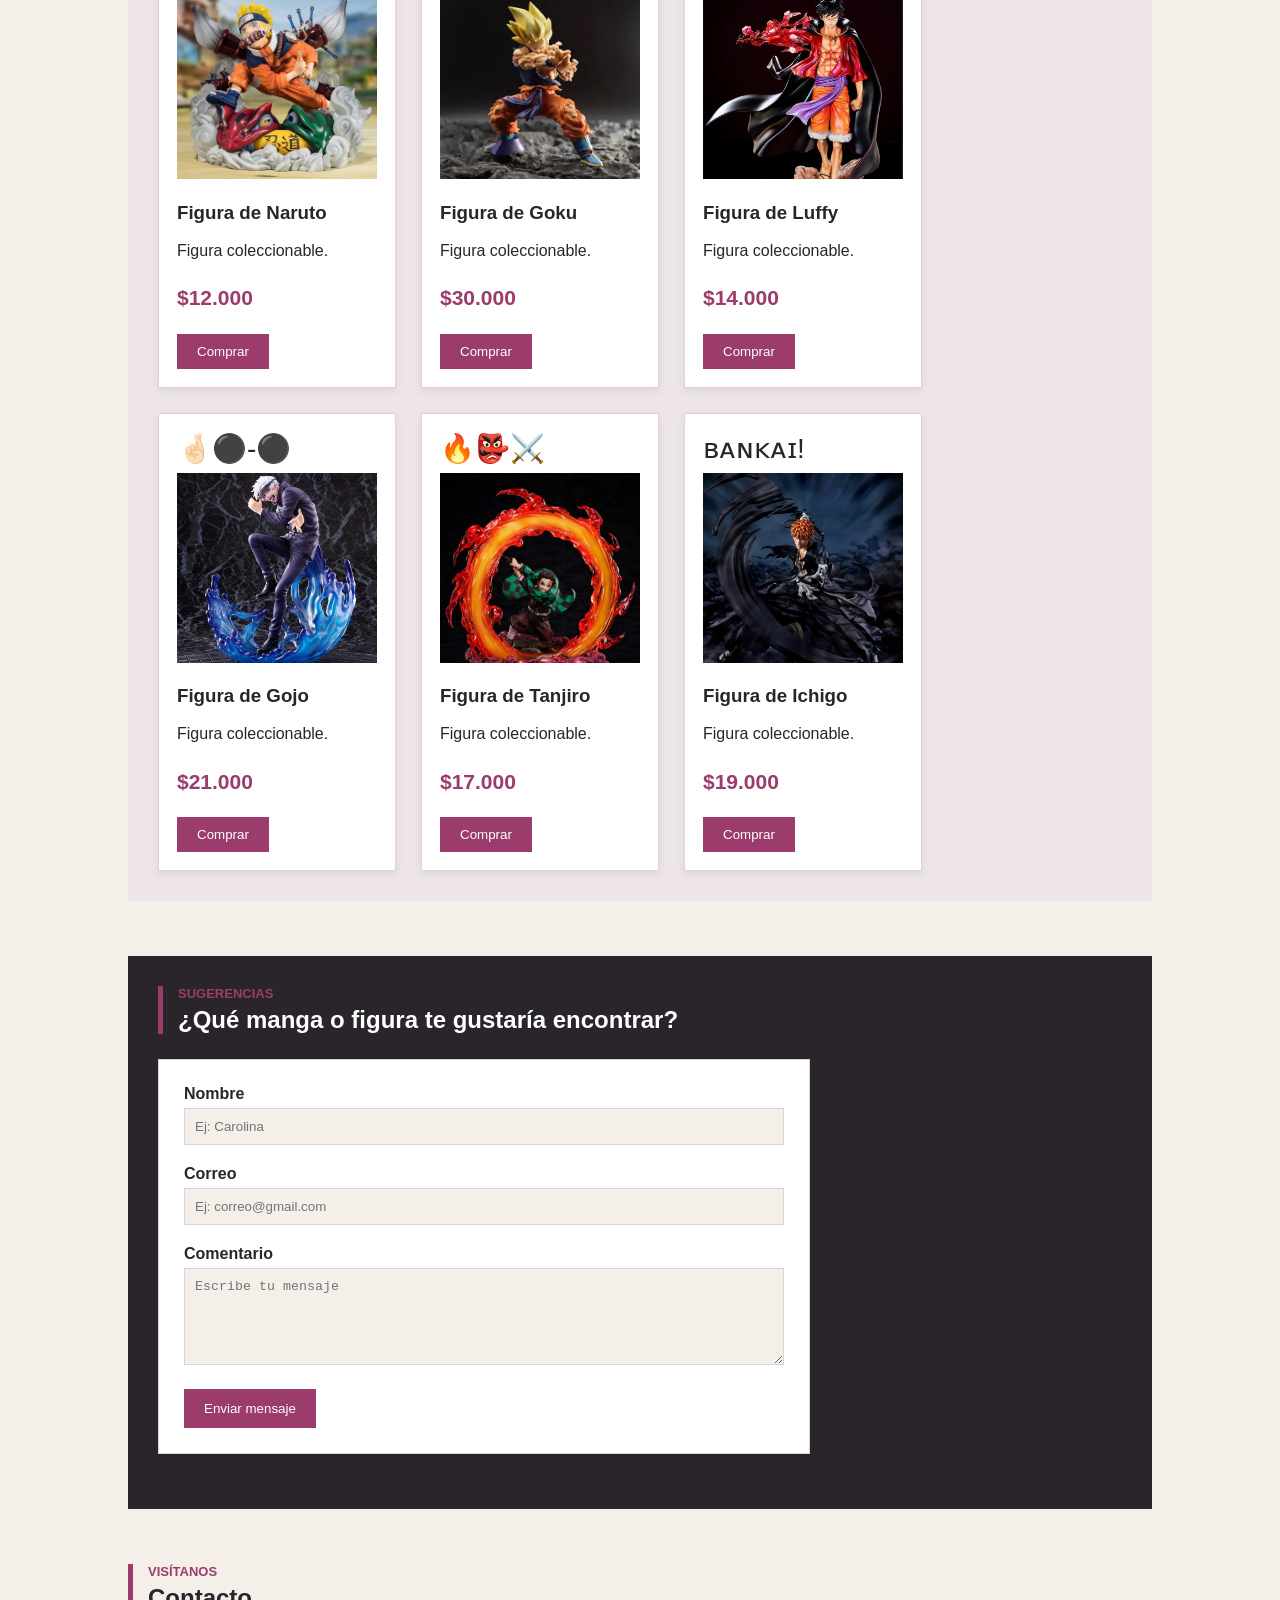
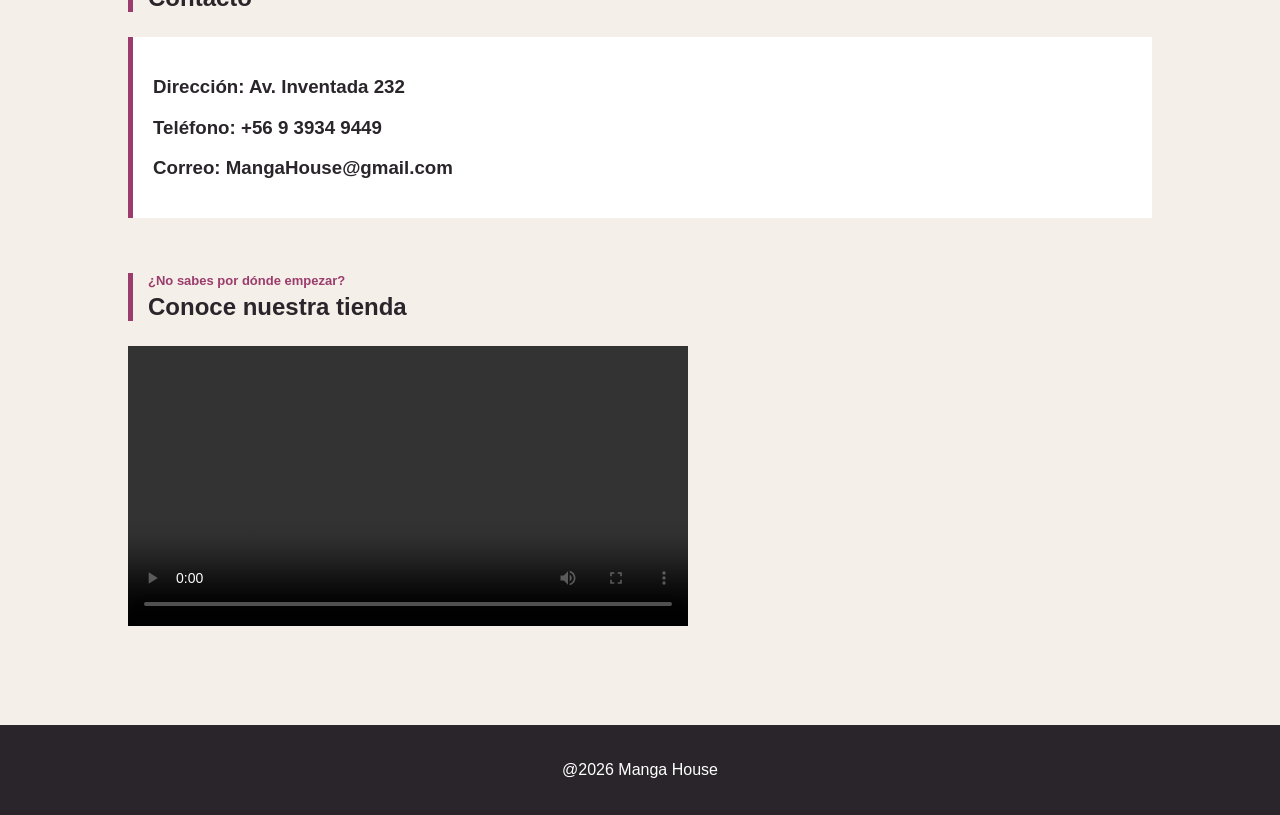
==== commit 3b7c4167: "implementacion de login y register" ====
--- a/index.html
+++ b/index.html
@@ -23,6 +23,8 @@
         <a href="#figuras">Figuras</a>
         <a href="#sugerencias">Sugerencias</a>
         <a href="#contacto">Contacto</a>
+        <a href="login.html">Iniciar sesión</a>
+        <a href="registro.html">Registrarse</a>
     </nav>
 
     <main class="contenedor">
@@ -179,7 +181,6 @@
                 <div id="mensajeFinal"></div>
             </form>
         </section>
-
         <section id="contacto" class="seccion contacto">
             <div class="titulo">
                 <p>VISÍTANOS</p>
--- a/css/estilos.css
+++ b/css/estilos.css
@@ -215,4 +215,4 @@
     color: white;
     text-align: center;
     padding: 20px;
-}
+}
